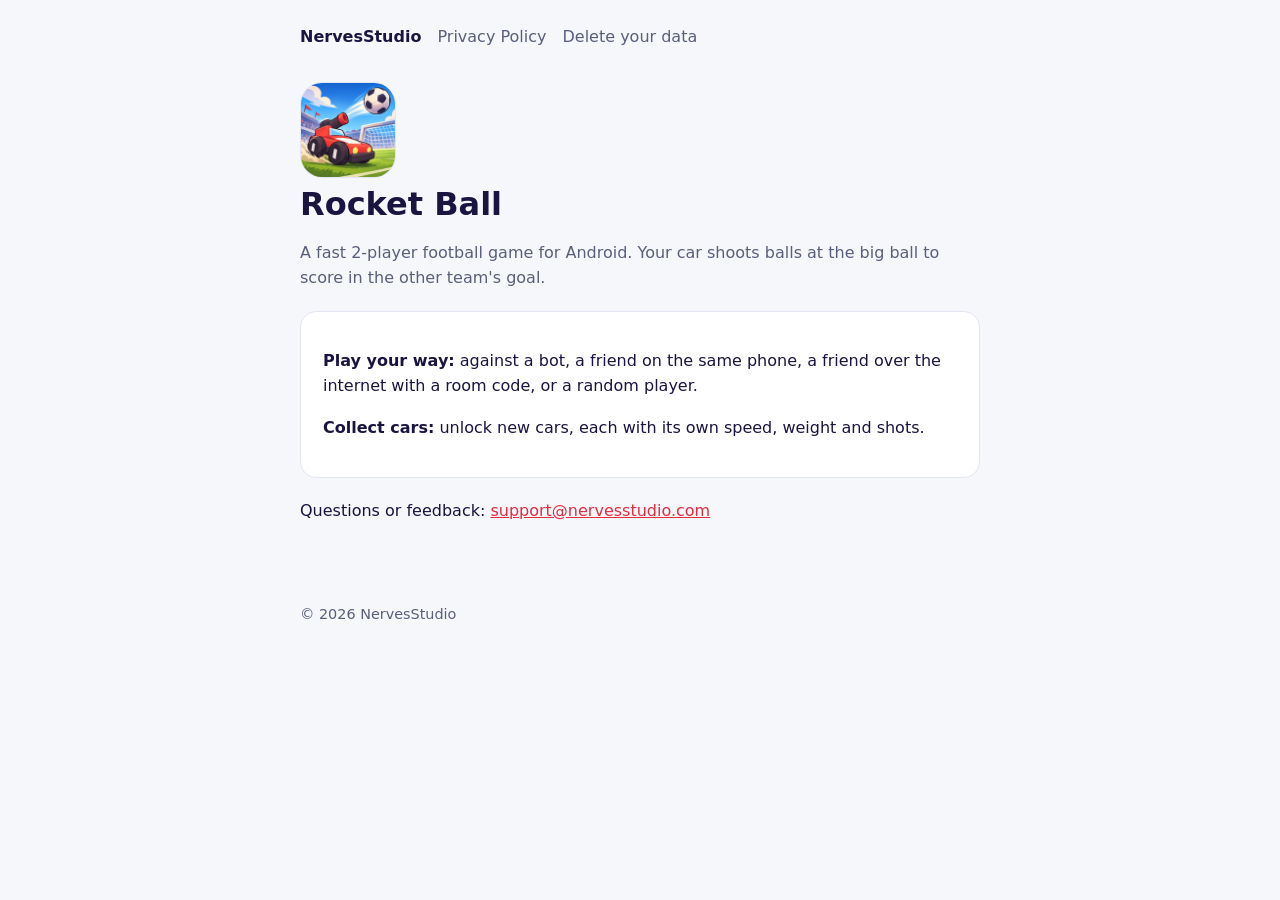
==== index.html @ 589f89f2 "NervesStudio site: home, privacy policy, delete-data page" ====
<!doctype html>
<html lang="en">
<head>
<meta charset="utf-8">
<meta name="viewport" content="width=device-width, initial-scale=1">
<title>NervesStudio</title>
<meta name="description" content="NervesStudio makes Rocket Ball, a 2-player football game where cars shoot balls into the goal.">
<link rel="stylesheet" href="style.css">
</head>
<body>
<header class="site"><a href="/">NervesStudio</a>
<nav><a href="privacy.html">Privacy Policy</a><a href="delete-account.html">Delete your data</a></nav></header>
<main>
<img class="icon" src="icon.png" alt="Rocket Ball icon">
<h1>Rocket Ball</h1>
<p class="muted">A fast 2-player football game for Android. Your car shoots balls at the big ball to score in the other team's goal.</p>
<div class="card">
<p><strong>Play your way:</strong> against a bot, a friend on the same phone, a friend over the internet with a room code, or a random player.</p>
<p><strong>Collect cars:</strong> unlock new cars, each with its own speed, weight and shots.</p>
</div>
<p>Questions or feedback: <a href="mailto:support@nervesstudio.com">support@nervesstudio.com</a></p>
</main>
<footer>&copy; 2026 NervesStudio</footer>
</body>
</html>
---- style.css ----
:root { --bg:#f5f7fb; --card:#fff; --ink:#1a1440; --muted:#5a5f7a; --accent:#e32d3f; --line:#e2e6f0; }
@media (prefers-color-scheme: dark) {
  :root { --bg:#12132b; --card:#1c1e3d; --ink:#eef0ff; --muted:#a6abc8; --accent:#ff6a5c; --line:#2d3058; }
}
* { box-sizing: border-box; }
body { margin:0; background:var(--bg); color:var(--ink); font:16px/1.6 system-ui, -apple-system, "Segoe UI", Roboto, sans-serif; }
main { max-width:720px; margin:0 auto; padding:32px 20px 64px; }
header.site { max-width:720px; margin:0 auto; padding:24px 20px 0; display:flex; gap:16px; align-items:center; flex-wrap:wrap; }
header.site a { color:var(--ink); text-decoration:none; font-weight:700; }
header.site nav a { font-weight:500; color:var(--muted); margin-right:16px; }
h1 { font-size:2rem; line-height:1.2; margin:0 0 8px; }
h2 { font-size:1.25rem; margin:32px 0 8px; }
p, li { color:var(--ink); }
.muted { color:var(--muted); }
.card { background:var(--card); border:1px solid var(--line); border-radius:16px; padding:20px 22px; margin:20px 0; }
a { color:var(--accent); }
img.icon { width:96px; height:96px; border-radius:22px; border:1px solid var(--line); }
footer { max-width:720px; margin:0 auto; padding:0 20px 40px; color:var(--muted); font-size:.9rem; }
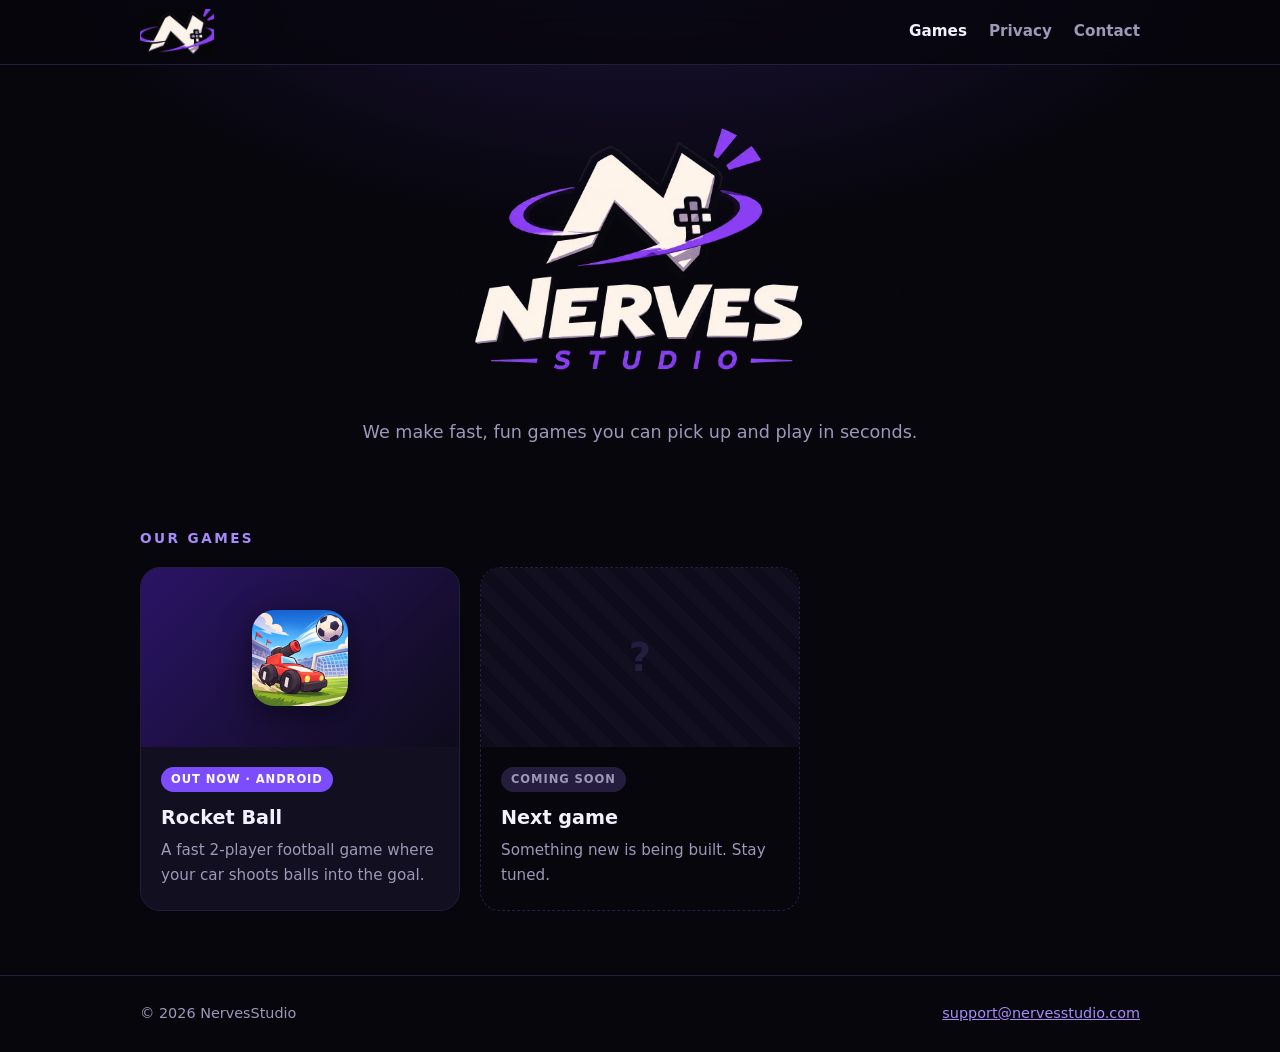
==== commit 33dfb43b: "Redesign site with logo, per-game folders, and video section Co-Authored-By: Claude Sonnet 5.5 <nore" ====
--- a/index.html
+++ b/index.html
@@ -4,22 +4,36 @@
 <meta charset="utf-8">
 <meta name="viewport" content="width=device-width, initial-scale=1">
 <title>NervesStudio</title>
-<meta name="description" content="NervesStudio makes Rocket Ball, a 2-player football game where cars shoot balls into the goal.">
-<link rel="stylesheet" href="style.css">
+<meta name="description" content="NervesStudio is an indie game studio. Our first game is Rocket Ball, a 2-player football game where cars shoot balls into the goal.">
+<meta name="theme-color" content="#07060d">
+<link rel="icon" href="assets/logo.webp">
+<link rel="stylesheet" href="assets/style.css">
 </head>
 <body>
-<header class="site"><a href="/">NervesStudio</a>
-<nav><a href="privacy.html">Privacy Policy</a><a href="delete-account.html">Delete your data</a></nav></header>
+<header class="site"><div class="wrap">
+<a class="brand" href="/" aria-label="NervesStudio home"><span class="crop"><img src="assets/logo.webp" alt="NervesStudio"></span></a>
+<nav><a href="/" class="on">Games</a><a href="games/rocket-ball/privacy.html">Privacy</a><a href="mailto:support@nervesstudio.com">Contact</a></nav>
+</div></header>
 <main>
-<img class="icon" src="icon.png" alt="Rocket Ball icon">
-<h1>Rocket Ball</h1>
-<p class="muted">A fast 2-player football game for Android. Your car shoots balls at the big ball to score in the other team's goal.</p>
-<div class="card">
-<p><strong>Play your way:</strong> against a bot, a friend on the same phone, a friend over the internet with a room code, or a random player.</p>
-<p><strong>Collect cars:</strong> unlock new cars, each with its own speed, weight and shots.</p>
+<div class="wrap">
+<section class="hero">
+<img class="logo" src="assets/logo.webp" alt="NervesStudio">
+<p>We make fast, fun games you can pick up and play in seconds.</p>
+</section>
+
+<h2 class="section">Our games</h2>
+<div class="games">
+<a class="game" href="games/rocket-ball/">
+<div class="art"><img src="games/rocket-ball/icon.png" alt="Rocket Ball icon"></div>
+<div class="body"><span class="tag">Out now &middot; Android</span><h3>Rocket Ball</h3><p>A fast 2-player football game where your car shoots balls into the goal.</p></div>
+</a>
+<div class="game soon">
+<div class="art">?</div>
+<div class="body"><span class="tag">Coming soon</span><h3>Next game</h3><p>Something new is being built. Stay tuned.</p></div>
 </div>
-<p>Questions or feedback: <a href="mailto:support@nervesstudio.com">support@nervesstudio.com</a></p>
+</div>
+</div>
 </main>
-<footer>&copy; 2026 NervesStudio</footer>
+<footer><div class="wrap"><span>&copy; 2026 NervesStudio</span><a href="mailto:support@nervesstudio.com">support@nervesstudio.com</a></div></footer>
 </body>
 </html>
--- a/assets/style.css
+++ b/assets/style.css
@@ -0,0 +1,73 @@
+:root {
+  --bg:#07060d; --bg2:#0e0b1a; --card:#120f20; --ink:#f4f1ff; --muted:#9d97b8;
+  --accent:#7c4dff; --accent2:#a78bfa; --line:#241d3d; --glow:rgba(124,77,255,.35);
+}
+* { box-sizing:border-box; }
+html { scroll-behavior:smooth; }
+body {
+  margin:0; color:var(--ink); min-height:100vh; display:flex; flex-direction:column;
+  background:radial-gradient(900px 500px at 50% -120px, rgba(124,77,255,.22), transparent 70%), var(--bg);
+  font:16px/1.65 "Segoe UI", system-ui, -apple-system, Roboto, sans-serif;
+}
+a { color:var(--accent2); }
+.wrap { max-width:1040px; margin:0 auto; padding:0 20px; width:100%; }
+
+/* header */
+header.site { position:sticky; top:0; z-index:10; backdrop-filter:blur(12px); background:rgba(7,6,13,.8); border-bottom:1px solid var(--line); }
+header.site .wrap { display:flex; align-items:center; gap:20px; height:64px; }
+.brand { display:flex; align-items:center; text-decoration:none; }
+.brand .crop { width:74px; height:46px; overflow:hidden; position:relative; }
+.brand img { position:absolute; width:170px; max-width:none; left:-46px; top:-14px; }
+header.site nav { margin-left:auto; display:flex; gap:22px; }
+header.site nav a { color:var(--muted); text-decoration:none; font-weight:600; font-size:.95rem; }
+header.site nav a:hover, header.site nav a.on { color:var(--ink); }
+
+/* hero */
+.hero { text-align:center; padding:56px 0 24px; }
+.hero img.logo { width:min(520px,90%); height:auto; mix-blend-mode:lighten; margin:-30px auto -20px; display:block; }
+.hero p { color:var(--muted); max-width:560px; margin:0 auto; font-size:1.1rem; }
+
+h1 { font-size:clamp(2rem,5vw,3rem); line-height:1.1; margin:0 0 10px; letter-spacing:-.02em; }
+h2 { font-size:1.3rem; margin:36px 0 8px; }
+h2.section { font-size:.85rem; text-transform:uppercase; letter-spacing:.18em; color:var(--accent2); margin:56px 0 18px; }
+.muted { color:var(--muted); }
+
+/* game cards */
+.games { display:grid; grid-template-columns:repeat(auto-fill,minmax(280px,1fr)); gap:20px; }
+.game { display:block; text-decoration:none; color:var(--ink); background:var(--card); border:1px solid var(--line); border-radius:20px; overflow:hidden; transition:transform .2s, border-color .2s, box-shadow .2s; }
+.game:hover { transform:translateY(-4px); border-color:var(--accent); box-shadow:0 12px 40px var(--glow); }
+.game .art { aspect-ratio:16/9; display:grid; place-items:center; background:linear-gradient(135deg,#2a1466,#0e0b1a); }
+.game .art img { width:96px; height:96px; border-radius:22px; box-shadow:0 8px 30px rgba(0,0,0,.5); }
+.game .body { padding:18px 20px 22px; }
+.game h3 { margin:0 0 4px; font-size:1.2rem; }
+.game p { margin:0; color:var(--muted); font-size:.95rem; }
+.tag { display:inline-block; font-size:.72rem; font-weight:700; letter-spacing:.08em; text-transform:uppercase; padding:3px 10px; border-radius:99px; background:var(--accent); color:#fff; margin-bottom:10px; }
+.game.soon { border-style:dashed; background:transparent; pointer-events:none; }
+.game.soon .art { background:repeating-linear-gradient(45deg,#0e0b1a,#0e0b1a 12px,#120f20 12px,#120f20 24px); font-size:2.4rem; color:var(--line); font-weight:800; }
+.game.soon .tag { background:var(--line); color:var(--muted); }
+
+/* game page */
+.game-head { display:flex; gap:22px; align-items:center; padding:48px 0 8px; flex-wrap:wrap; }
+.game-head img { width:104px; height:104px; border-radius:24px; box-shadow:0 8px 40px var(--glow); }
+.video { position:relative; aspect-ratio:16/9; border-radius:20px; overflow:hidden; background:#000; border:1px solid var(--line); box-shadow:0 20px 60px rgba(0,0,0,.6); margin-top:28px; }
+.video video { width:100%; height:100%; display:block; object-fit:cover; }
+.video .placeholder { position:absolute; inset:0; display:none; place-items:center; text-align:center; color:var(--muted); background:linear-gradient(135deg,#1b0f45,#07060d); }
+.video.empty .placeholder { display:grid; }
+.video.empty video { display:none; }
+.play { width:76px; height:76px; border-radius:50%; background:var(--accent); display:grid; place-items:center; margin:0 auto 12px; box-shadow:0 0 40px var(--glow); }
+.play::after { content:""; border-left:22px solid #fff; border-top:13px solid transparent; border-bottom:13px solid transparent; margin-left:6px; }
+.features { display:grid; grid-template-columns:repeat(auto-fit,minmax(240px,1fr)); gap:18px; margin-top:8px; }
+.card { background:var(--card); border:1px solid var(--line); border-radius:18px; padding:20px 24px; margin:20px 0; }
+.features .card { margin:0; }
+.features h3 { margin:0 0 6px; color:var(--accent2); font-size:1rem; }
+.features p { margin:0; color:var(--muted); }
+.btn { display:inline-block; background:var(--accent); color:#fff; text-decoration:none; font-weight:700; padding:11px 22px; border-radius:12px; }
+.btn:hover { filter:brightness(1.15); }
+
+/* legal / text pages */
+main.text { max-width:760px; margin:0 auto; padding:40px 20px 24px; width:100%; }
+main.text p, main.text li { color:#d9d4ee; }
+
+main { flex:1; }
+footer { border-top:1px solid var(--line); margin-top:64px; padding:26px 0; color:var(--muted); font-size:.9rem; }
+footer .wrap { display:flex; justify-content:space-between; gap:12px; flex-wrap:wrap; }
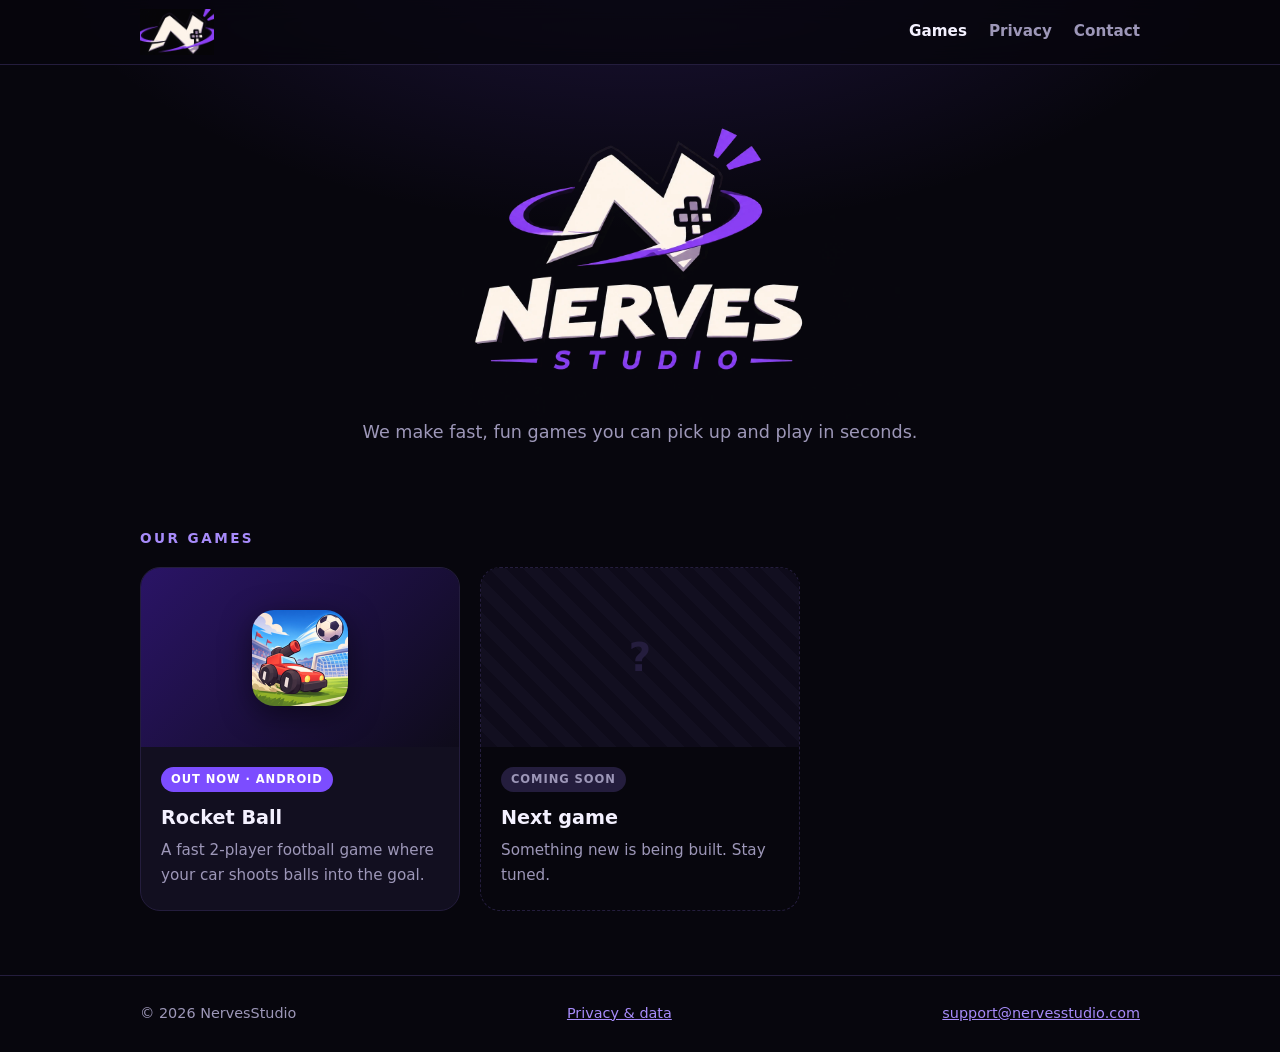
==== commit 6cbace3e: "Add privacy hub; keep policies per game Co-Authored-By: Claude Sonnet 5.5 <noreply@anthropic.com>" ====
--- a/index.html
+++ b/index.html
@@ -12,7 +12,7 @@
 <body>
 <header class="site"><div class="wrap">
 <a class="brand" href="/" aria-label="NervesStudio home"><span class="crop"><img src="assets/logo.webp" alt="NervesStudio"></span></a>
-<nav><a href="/" class="on">Games</a><a href="games/rocket-ball/privacy.html">Privacy</a><a href="mailto:support@nervesstudio.com">Contact</a></nav>
+<nav><a href="/" class="on">Games</a><a href="legal.html">Privacy</a><a href="mailto:support@nervesstudio.com">Contact</a></nav>
 </div></header>
 <main>
 <div class="wrap">
@@ -34,6 +34,6 @@
 </div>
 </div>
 </main>
-<footer><div class="wrap"><span>&copy; 2026 NervesStudio</span><a href="mailto:support@nervesstudio.com">support@nervesstudio.com</a></div></footer>
+<footer><div class="wrap"><span>&copy; 2026 NervesStudio</span><a href="legal.html">Privacy &amp; data</a><a href="mailto:support@nervesstudio.com">support@nervesstudio.com</a></div></footer>
 </body>
 </html>
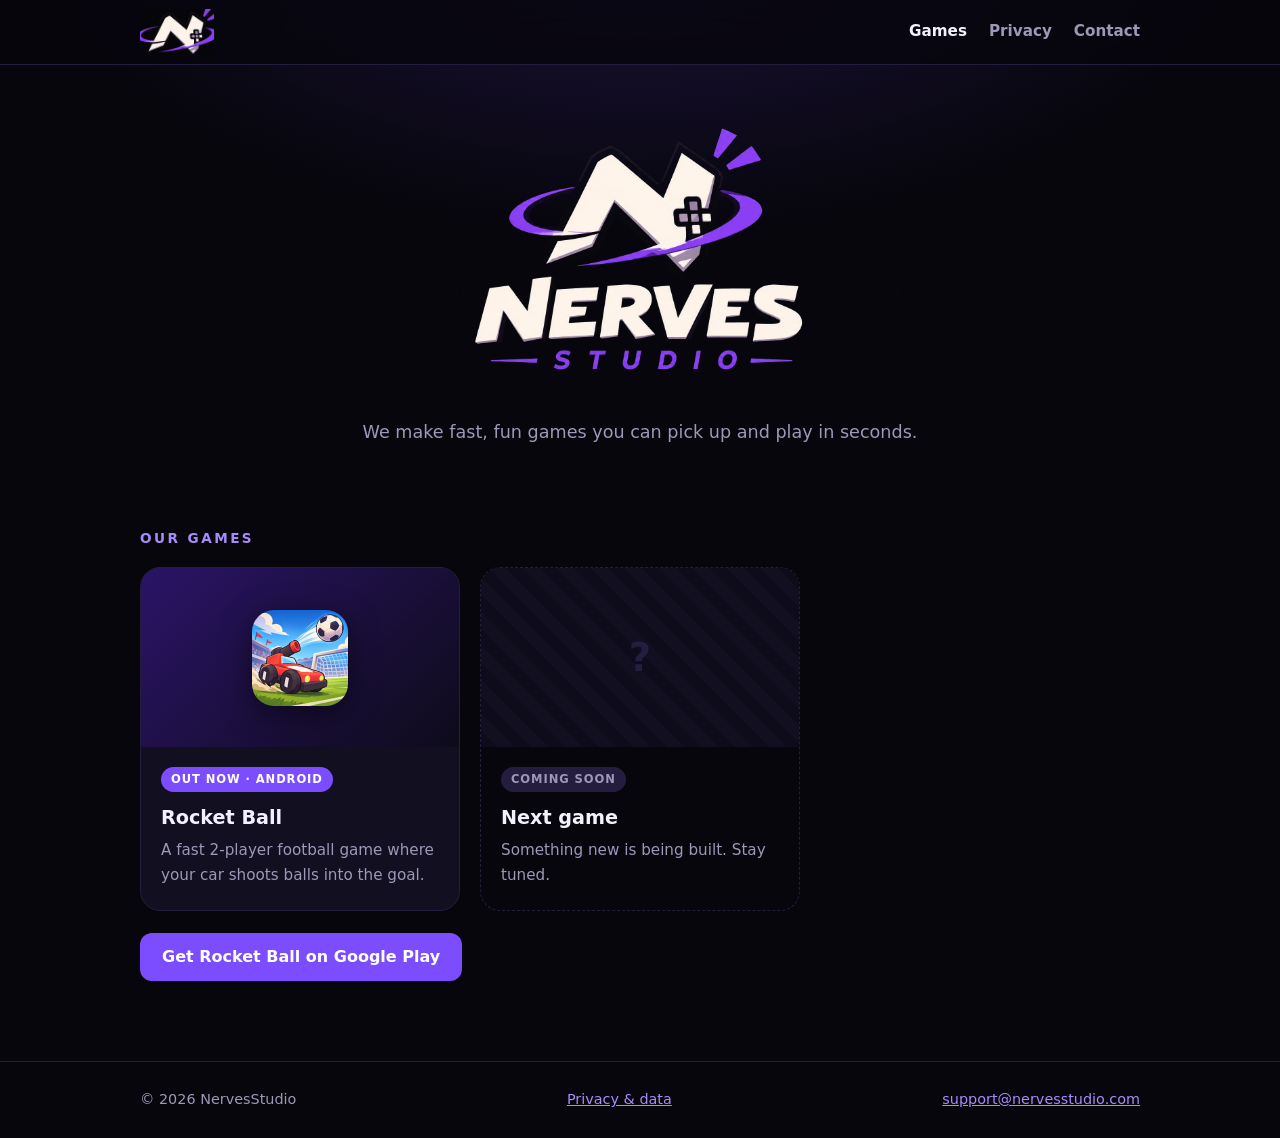
==== commit 5e16218c: "Add Google Play link for Rocket Ball Co-Authored-By: Claude Sonnet 5.5 <noreply@anthropic.com>" ====
--- a/index.html
+++ b/index.html
@@ -32,6 +32,7 @@
 <div class="body"><span class="tag">Coming soon</span><h3>Next game</h3><p>Something new is being built. Stay tuned.</p></div>
 </div>
 </div>
+<p style="margin-top:22px"><a class="btn" href="https://play.google.com/store/apps/details?id=com.nervesstudio.rocketball" rel="noopener">Get Rocket Ball on Google Play</a></p>
 </div>
 </main>
 <footer><div class="wrap"><span>&copy; 2026 NervesStudio</span><a href="legal.html">Privacy &amp; data</a><a href="mailto:support@nervesstudio.com">support@nervesstudio.com</a></div></footer>
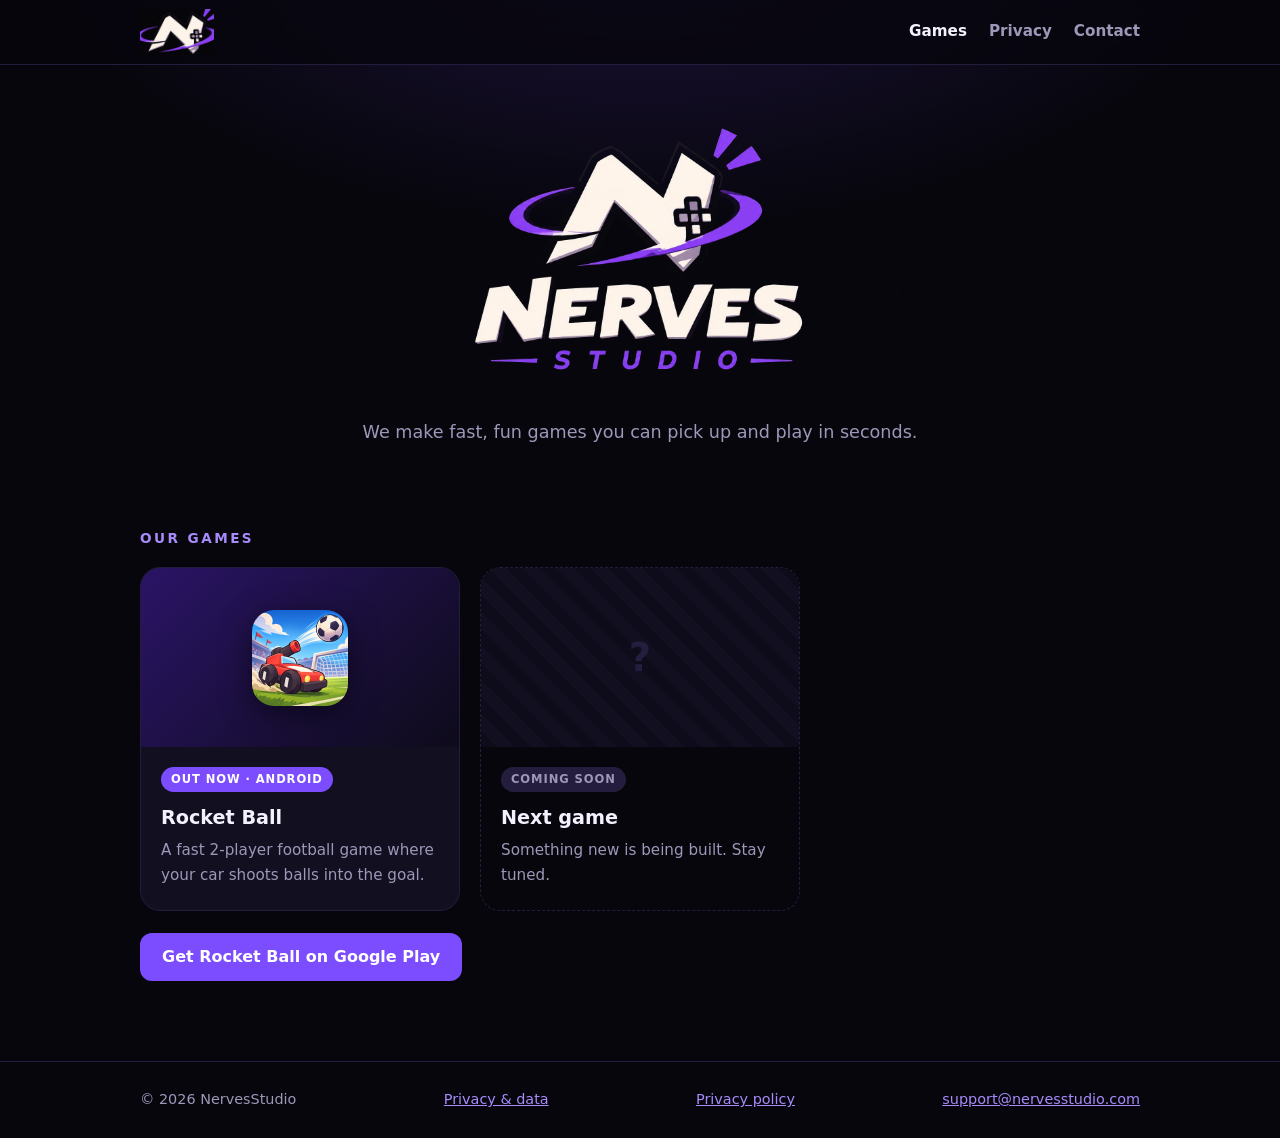
==== commit 00658922: "Home page: direct link to the Rocket Ball privacy policy (needed for Google OAuth verification) Co-A" ====
--- a/index.html
+++ b/index.html
@@ -35,6 +35,6 @@
 <p style="margin-top:22px"><a class="btn" href="https://play.google.com/store/apps/details?id=com.nervesstudio.rocketball" rel="noopener">Get Rocket Ball on Google Play</a></p>
 </div>
 </main>
-<footer><div class="wrap"><span>&copy; 2026 NervesStudio</span><a href="legal.html">Privacy &amp; data</a><a href="mailto:support@nervesstudio.com">support@nervesstudio.com</a></div></footer>
+<footer><div class="wrap"><span>&copy; 2026 NervesStudio</span><a href="legal.html">Privacy &amp; data</a><a href="games/rocket-ball/privacy.html">Privacy policy</a><a href="mailto:support@nervesstudio.com">support@nervesstudio.com</a></div></footer>
 </body>
 </html>
